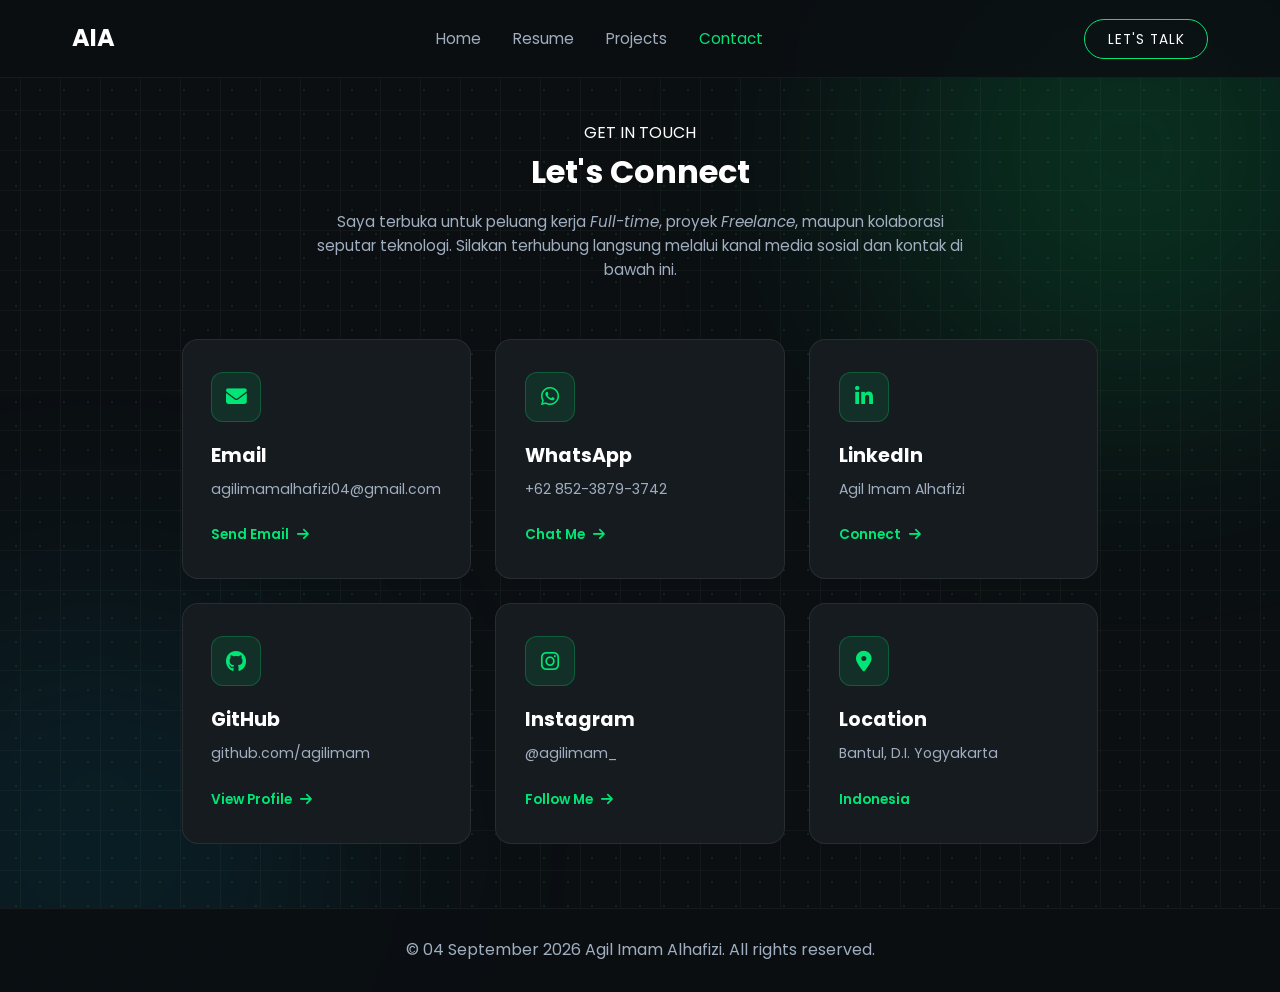
==== contact.html @ 6a526f75 "Initial commit portofolio" ====
<!DOCTYPE html>
<html lang="id">

<head>
    <meta charset="UTF-8">
    <meta name="viewport" content="width=device-width, initial-scale=1.0">
    <title>Contact - Agil Imam Alhafizi</title>
    <link rel="stylesheet" href="https://cdnjs.cloudflare.com/ajax/libs/font-awesome/6.4.0/css/all.min.css">
    <link href="https://fonts.googleapis.com/css2?family=Poppins:wght@300;400;600;700;800&display=swap"
        rel="stylesheet">
    <link rel="stylesheet" href="assets/css/global.css">
    <link rel="stylesheet" href="assets/css/contact.css">
</head>

<body>

    <!-- Header / Navigasi -->
    <header>
        <nav>
            <div class="logo">AIA</div>
            <ul class="nav-links">
                <li><a href="index.html">Home</a></li>
                <li><a href="resume.html">Resume</a></li>
                <li><a href="project.html">Projects</a></li>
                <li><a href="contact.html" class="active">Contact</a></li>
            </ul>
            <div class="nav-btn">
                <a href="contact.html" class="btn-talk">Let's Talk</a>
            </div>
        </nav>
    </header>

    <main class="contact-container">

        <div class="contact-header">
            <p class="section-label">GET IN TOUCH</p>
            <h1 class="section-title">Let's Connect</h1>
            <p class="contact-subtitle">
                Saya terbuka untuk peluang kerja <em>Full-time</em>, proyek <em>Freelance</em>, maupun kolaborasi
                seputar teknologi.
                Silakan terhubung langsung melalui kanal media sosial dan kontak di bawah ini.
            </p>
        </div>


        <div class="contact-grid">

  
            <a href="mailto:agilimamalhafizi04@gmail.com" class="contact-card">
                <div class="card-icon"><i class="fas fa-envelope"></i></div>
                <h3>Email</h3>
                <p>agilimamalhafizi04@gmail.com</p>
                <span class="card-action">Send Email <i class="fas fa-arrow-right"></i></span>
            </a>

            <a href="https://wa.me/6285238793742" target="_blank" class="contact-card">
                <div class="card-icon"><i class="fab fa-whatsapp"></i></div>
                <h3>WhatsApp</h3>
                <p>+62 852-3879-3742</p>
                <span class="card-action">Chat Me <i class="fas fa-arrow-right"></i></span>
            </a>


            <a href="https://linkedin.com/in/agil-imam-alhafizi" target="_blank" class="contact-card">
                <div class="card-icon"><i class="fab fa-linkedin-in"></i></div>
                <h3>LinkedIn</h3>
                <p>Agil Imam Alhafizi</p>
                <span class="card-action">Connect <i class="fas fa-arrow-right"></i></span>
            </a>

  
            <a href="https://github.com/agilimam" target="_blank" class="contact-card">
                <div class="card-icon"><i class="fab fa-github"></i></div>
                <h3>GitHub</h3>
                <p>github.com/agilimam</p>
                <span class="card-action">View Profile <i class="fas fa-arrow-right"></i></span>
            </a>

          
            <a href="https://instagram.com/agilimam_" target="_blank" class="contact-card">
                <div class="card-icon"><i class="fab fa-instagram"></i></div>
                <h3>Instagram</h3>
                <p>@agilimam_</p>
                <span class="card-action">Follow Me <i class="fas fa-arrow-right"></i></span>
            </a>

 
            <div class="contact-card info-only">
                <div class="card-icon"><i class="fas fa-map-marker-alt"></i></div>
                <h3>Location</h3>
                <p>Bantul, D.I. Yogyakarta</p>
                <span class="card-action">Indonesia</span>
            </div>

        </div>

    </main>

    <!-- Footer -->
    <footer>
        <p>&copy; 04 September 2026 Agil Imam Alhafizi. All rights reserved.</p>
    </footer>

</body>

</html>
---- assets/css/global.css ----
* {
    margin: 0;
    padding: 0;
    box-sizing: border-box;
}

:root {
    --bg-dark: #0b0f12;
    --bg-card: #161b20;
    --accent-green: #00e676;
    --accent-green-dark: #00b050;
    --text-white: #ffffff;
    --text-gray: #a0aec0;
}

html {
    scroll-behavior: smooth;
    height: 100%;
}

/* Base Body Flexbox Fix */
body {
    background-color: var(--bg-dark);
    color: var(--text-white);
    font-family: 'Poppins', sans-serif;
    line-height: 1.6;
    position: relative;
    overflow-x: hidden;
    min-height: 100vh;
    display: flex;
    flex-direction: column;

    /* Background Grid Pattern */
    background-image:
        linear-gradient(to right, rgba(255, 255, 255, 0.03) 1px, transparent 1px),
        linear-gradient(to bottom, rgba(255, 255, 255, 0.03) 1px, transparent 1px),
        radial-gradient(rgba(0, 230, 118, 0.12) 1px, transparent 1px);
    background-size: 40px 40px, 40px 40px, 24px 24px;
    background-position: center center;
}

/* Glow Background Ambient (Disimpan agar tidak merusak Flex Layout) */
body::before,
body::after {
    content: '';
    position: fixed;
    width: 500px;
    height: 500px;
    border-radius: 50%;
    filter: blur(120px);
    pointer-events: none;
    z-index: 0;
}

body::before {
    top: -100px;
    right: -100px;
    background: rgba(0, 230, 118, 0.15);
}

body::after {
    top: 600px;
    left: -150px;
    background: rgba(0, 180, 216, 0.10);
}

/* Mendorong Konten Utama Mengisi Ruang */
main {
    flex: 1 0 auto;
    position: relative;
    z-index: 1;
}

/* Header / Navbar */
header {
    width: 100%;
    position: fixed;
    top: 0;
    left: 0;
    z-index: 1000;
    background: rgba(11, 15, 18, 0.85);
    backdrop-filter: blur(10px);
    border-bottom: 1px solid rgba(255, 255, 255, 0.05);
}

nav {
    max-width: 1200px;
    margin: 0 auto;
    padding: 1.2rem 2rem;
    display: flex;
    justify-content: space-between;
    align-items: center;
}

.logo {
    font-size: 1.5rem;
    font-weight: 700;
    color: var(--text-white);
}

.nav-links {
    display: flex;
    gap: 2rem;
    list-style: none;
}

.nav-links a {
    text-decoration: none;
    color: var(--text-gray);
    font-size: 0.95rem;
    transition: 0.3s;
}

.nav-links a.active,
.nav-links a:hover {
    color: var(--accent-green);
}

.nav-btn .btn-talk {
    padding: 0.6rem 1.4rem;
    border: 1px solid var(--accent-green);
    border-radius: 30px;
    color: var(--text-white);
    text-decoration: none;
    font-size: 0.85rem;
    text-transform: uppercase;
    letter-spacing: 1px;
    transition: 0.3s;
}

.nav-btn .btn-talk:hover {
    background: var(--accent-green);
    color: var(--bg-dark);
}

/* Footer Dikunci di Paling Bawah */
footer {
    flex-shrink: 0;
    text-align: center;
    padding: 1.8rem 2rem;
    background: rgba(11, 15, 18, 0.95);
    color: var(--text-gray);
    border-top: 1px solid rgba(255, 255, 255, 0.05);
    width: 100%;
    position: relative;
    z-index: 10;
}

@media (max-width: 768px) {
    nav {
        flex-wrap: wrap;
        justify-content: center;
        gap: 0.8rem;
        padding: 1rem;
    }

    .nav-links {
        gap: 1rem;
        font-size: 0.85rem;
    }
}
---- assets/css/contact.css ----
/* Container Utama Contact Page */
.contact-container {
    max-width: 1100px;
    margin: 0 auto;
    padding: 120px 2rem 4rem;
}

.contact-header {
    text-align: center;
    margin-bottom: 3.5rem;
}

.contact-subtitle {
    color: var(--text-gray, #a0aec0);
    font-size: 0.95rem;
    max-width: 650px;
    margin: 0.8rem auto 0;
    line-height: 1.6;
}

/* Grid Layout 3 Kolom */
.contact-grid {
    display: grid;
    grid-template-columns: repeat(3, 1fr);
    gap: 1.5rem;
}

/* Kartu Kontak Individual */
.contact-card {
    background: var(--bg-card, #1a2026);
    border: 1px solid rgba(255, 255, 255, 0.08);
    border-radius: 16px;
    padding: 2rem 1.8rem;
    text-align: left;
    text-decoration: none;
    display: flex;
    flex-direction: column;
    justify-content: space-between;
    transition: transform 0.3s ease, border-color 0.3s ease, box-shadow 0.3s ease;
}

.contact-card:hover {
    transform: translateY(-5px);
    border-color: var(--accent-green, #00e676);
    box-shadow: 0 10px 25px rgba(0, 230, 118, 0.12);
}

.contact-card .card-icon {
    width: 50px;
    height: 50px;
    background: rgba(0, 230, 118, 0.1);
    border: 1px solid rgba(0, 230, 118, 0.25);
    border-radius: 12px;
    display: flex;
    align-items: center;
    justify-content: center;
    color: var(--accent-green, #00e676);
    font-size: 1.3rem;
    margin-bottom: 1.2rem;
}

.contact-card h3 {
    font-size: 1.2rem;
    font-weight: 700;
    color: var(--text-white, #ffffff);
    margin-bottom: 0.4rem;
}

.contact-card p {
    font-size: 0.88rem;
    color: var(--text-gray, #a0aec0);
    margin-bottom: 1.5rem;
    word-break: break-all;
}

/* Link Aksi di Bawah Kartu */
.card-action {
    font-size: 0.85rem;
    font-weight: 600;
    color: var(--accent-green, #00e676);
    display: inline-flex;
    align-items: center;
    gap: 0.5rem;
    transition: gap 0.3s ease;
}

.contact-card:hover .card-action {
    gap: 0.8rem;
}

/* Responsif Tablet & Mobile Android */
@media (max-width: 992px) {
    .contact-grid {
        grid-template-columns: repeat(2, 1fr);
    }
}

@media (max-width: 600px) {
    .contact-container {
        padding: 100px 1.2rem 3rem;
    }

    .contact-grid {
        grid-template-columns: 1fr;
    }
}
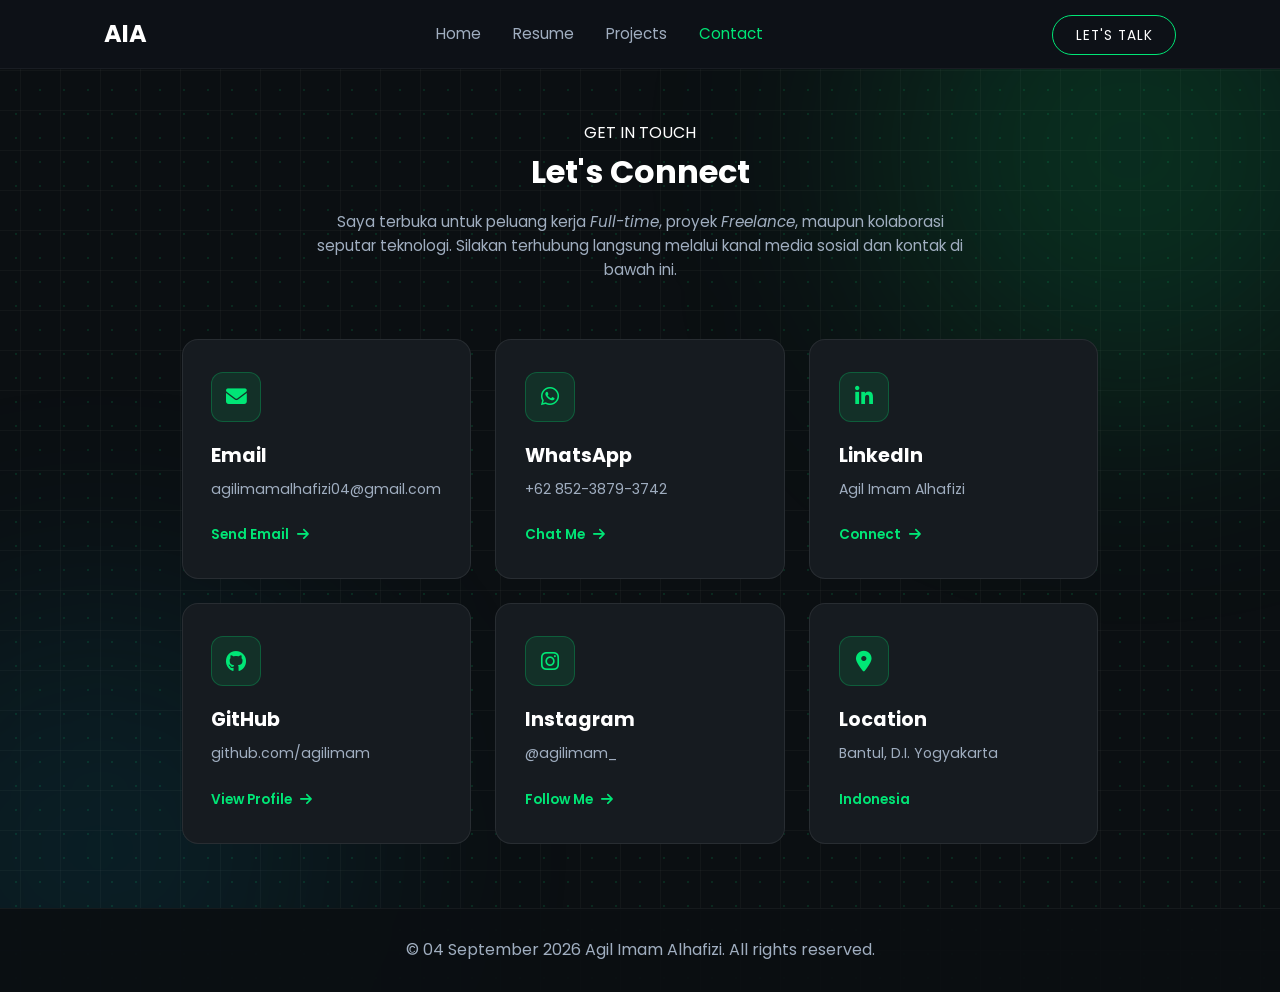
==== commit 5e700da4: "FIx bug navbar" ====
--- a/contact.html
+++ b/contact.html
@@ -15,8 +15,8 @@
 <body>
 
     <!-- Header / Navigasi -->
-    <header>
-        <nav>
+    <header class="navbar-header">
+        <nav class="navbar-container">
             <div class="logo">AIA</div>
             <ul class="nav-links">
                 <li><a href="index.html">Home</a></li>
@@ -37,15 +37,12 @@
             <h1 class="section-title">Let's Connect</h1>
             <p class="contact-subtitle">
                 Saya terbuka untuk peluang kerja <em>Full-time</em>, proyek <em>Freelance</em>, maupun kolaborasi
-                seputar teknologi.
-                Silakan terhubung langsung melalui kanal media sosial dan kontak di bawah ini.
+                seputar teknologi. Silakan terhubung langsung melalui kanal media sosial dan kontak di bawah ini.
             </p>
         </div>
 
-
         <div class="contact-grid">
 
-  
             <a href="mailto:agilimamalhafizi04@gmail.com" class="contact-card">
                 <div class="card-icon"><i class="fas fa-envelope"></i></div>
                 <h3>Email</h3>
@@ -60,7 +57,6 @@
                 <span class="card-action">Chat Me <i class="fas fa-arrow-right"></i></span>
             </a>
 
-
             <a href="https://linkedin.com/in/agil-imam-alhafizi" target="_blank" class="contact-card">
                 <div class="card-icon"><i class="fab fa-linkedin-in"></i></div>
                 <h3>LinkedIn</h3>
@@ -68,7 +64,6 @@
                 <span class="card-action">Connect <i class="fas fa-arrow-right"></i></span>
             </a>
 
-  
             <a href="https://github.com/agilimam" target="_blank" class="contact-card">
                 <div class="card-icon"><i class="fab fa-github"></i></div>
                 <h3>GitHub</h3>
@@ -76,7 +71,6 @@
                 <span class="card-action">View Profile <i class="fas fa-arrow-right"></i></span>
             </a>
 
-          
             <a href="https://instagram.com/agilimam_" target="_blank" class="contact-card">
                 <div class="card-icon"><i class="fab fa-instagram"></i></div>
                 <h3>Instagram</h3>
@@ -84,7 +78,6 @@
                 <span class="card-action">Follow Me <i class="fas fa-arrow-right"></i></span>
             </a>
 
- 
             <div class="contact-card info-only">
                 <div class="card-icon"><i class="fas fa-map-marker-alt"></i></div>
                 <h3>Location</h3>
--- a/assets/css/global.css
+++ b/assets/css/global.css
@@ -18,7 +18,7 @@
     height: 100%;
 }
 
-/* Base Body Flexbox Fix */
+
 body {
     background-color: var(--bg-dark);
     color: var(--text-white);
@@ -30,7 +30,7 @@
     display: flex;
     flex-direction: column;
 
-    /* Background Grid Pattern */
+
     background-image:
         linear-gradient(to right, rgba(255, 255, 255, 0.03) 1px, transparent 1px),
         linear-gradient(to bottom, rgba(255, 255, 255, 0.03) 1px, transparent 1px),
@@ -39,7 +39,7 @@
     background-position: center center;
 }
 
-/* Glow Background Ambient (Disimpan agar tidak merusak Flex Layout) */
+
 body::before,
 body::after {
     content: '';
@@ -64,14 +64,14 @@
     background: rgba(0, 180, 216, 0.10);
 }
 
-/* Mendorong Konten Utama Mengisi Ruang */
+
 main {
     flex: 1 0 auto;
     position: relative;
     z-index: 1;
 }
 
-/* Header / Navbar */
+
 header {
     width: 100%;
     position: fixed;
@@ -158,4 +158,65 @@
         gap: 1rem;
         font-size: 0.85rem;
     }
+}
+
+/* Style dasar Navbar */
+.navbar-header {
+    position: fixed;
+    top: 0;
+    left: 0;
+    width: 100%;
+    z-index: 1000;
+    background-color: #0d1117;
+    /* Sesuaikan warna latar header */
+}
+
+.navbar-container {
+    display: flex;
+    align-items: center;
+    justify-content: space-between;
+    padding: 15px 5%;
+}
+
+/* Penanganan Margin Konten Utama agar tidak tertutup header */
+.contact-container {
+    padding-top: 100px;
+    /* Jarak aman di bawah navbar fixed */
+}
+
+/* Responsif untuk Layar HP (Mobile) */
+@media screen and (max-width: 768px) {
+    .navbar-container {
+        flex-wrap: wrap;
+        gap: 10px;
+        padding: 12px 20px;
+    }
+
+    .nav-links {
+        order: 3;
+        width: 100%;
+        display: flex;
+        justify-content: center;
+        gap: 15px;
+        padding-top: 8px;
+        font-size: 14px;
+    }
+
+    .nav-btn {
+        order: 2;
+    }
+
+    .btn-talk {
+        padding: 6px 14px;
+        font-size: 12px;
+    }
+
+    .contact-container {
+        padding-top: 130px;
+        /* Ditambah offset karena tinggi header bertambah saat layar kecil */
+    }
+
+    .section-title {
+        font-size: 28px;
+    }
 }
--- a/assets/css/contact.css
+++ b/assets/css/contact.css
@@ -1,4 +1,3 @@
-/* Container Utama Contact Page */
 .contact-container {
     max-width: 1100px;
     margin: 0 auto;
@@ -18,14 +17,14 @@
     line-height: 1.6;
 }
 
-/* Grid Layout 3 Kolom */
+
 .contact-grid {
     display: grid;
     grid-template-columns: repeat(3, 1fr);
     gap: 1.5rem;
 }
 
-/* Kartu Kontak Individual */
+
 .contact-card {
     background: var(--bg-card, #1a2026);
     border: 1px solid rgba(255, 255, 255, 0.08);
@@ -73,7 +72,7 @@
     word-break: break-all;
 }
 
-/* Link Aksi di Bawah Kartu */
+
 .card-action {
     font-size: 0.85rem;
     font-weight: 600;
@@ -88,7 +87,7 @@
     gap: 0.8rem;
 }
 
-/* Responsif Tablet & Mobile Android */
+
 @media (max-width: 992px) {
     .contact-grid {
         grid-template-columns: repeat(2, 1fr);
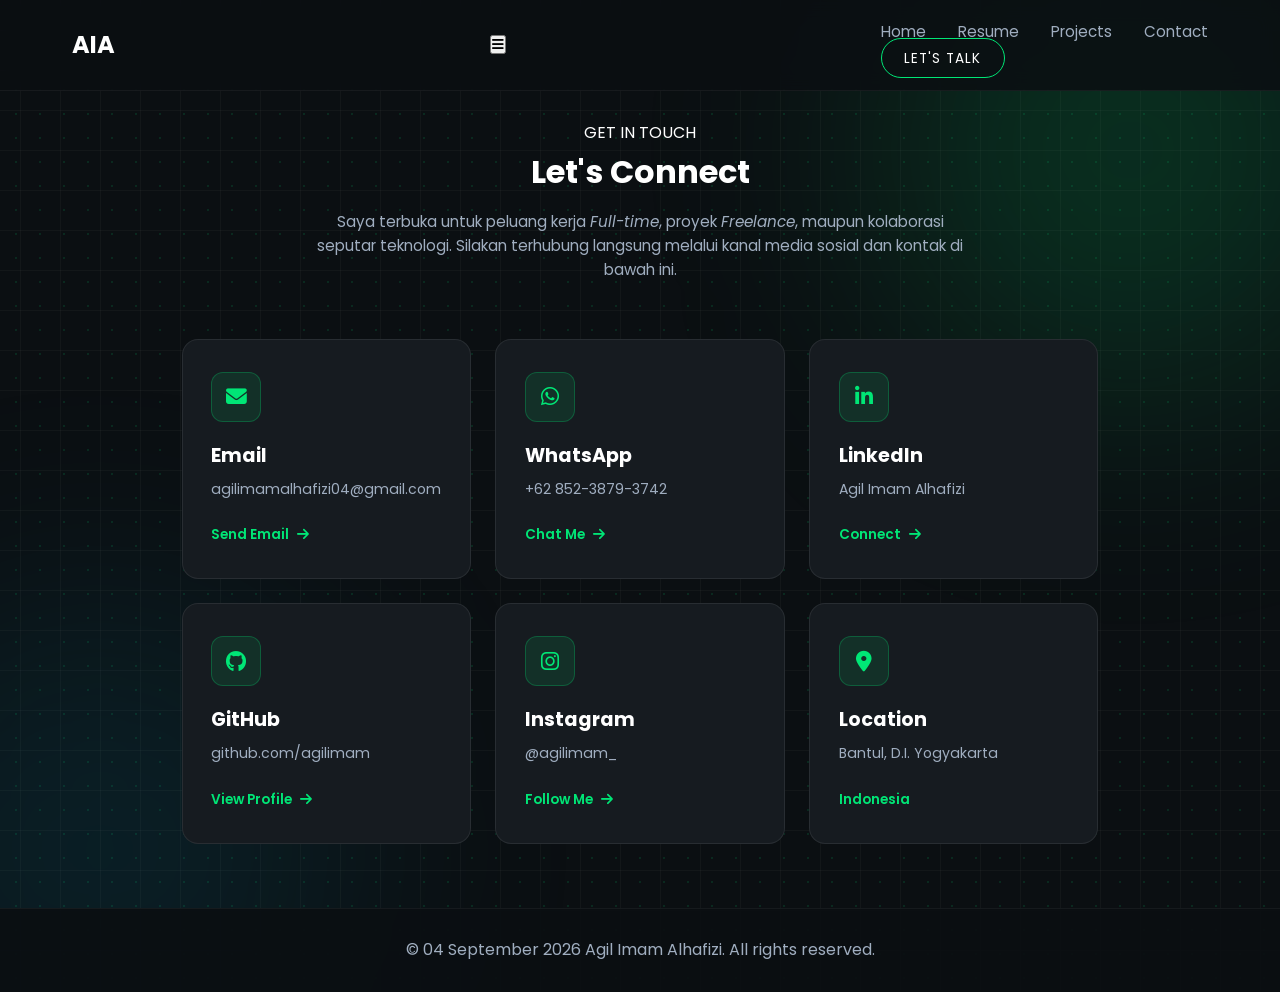
==== commit 3a99770b: "Bug nav" ====
--- a/contact.html
+++ b/contact.html
@@ -16,16 +16,23 @@
 
     <!-- Header / Navigasi -->
     <header class="navbar-header">
-        <nav class="navbar-container">
+        <nav>
             <div class="logo">AIA</div>
-            <ul class="nav-links">
-                <li><a href="index.html">Home</a></li>
-                <li><a href="resume.html">Resume</a></li>
-                <li><a href="project.html">Projects</a></li>
-                <li><a href="contact.html" class="active">Contact</a></li>
-            </ul>
-            <div class="nav-btn">
-                <a href="contact.html" class="btn-talk">Let's Talk</a>
+
+            <button class="nav-toggle" aria-label="Toggle menu">
+                <i class="fas fa-bars"></i>
+            </button>
+
+            <div class="nav-menu">
+                <ul class="nav-links">
+                    <li><a href="index.html">Home</a></li>
+                    <li><a href="resume.html">Resume</a></li>
+                    <li><a href="project.html">Projects</a></li>
+                    <li><a href="contact.html">Contact</a></li>
+                </ul>
+                <div class="nav-btn">
+                    <a href="contact.html" class="btn-talk">Let's Talk</a>
+                </div>
             </div>
         </nav>
     </header>
@@ -94,6 +101,7 @@
         <p>&copy; 04 September 2026 Agil Imam Alhafizi. All rights reserved.</p>
     </footer>
 
+    <script src="assets/js/nav.js"></script>
 </body>
 
 </html>
--- a/assets/css/global.css
+++ b/assets/css/global.css
@@ -18,7 +18,6 @@
     height: 100%;
 }
 
-
 body {
     background-color: var(--bg-dark);
     color: var(--text-white);
@@ -30,7 +29,6 @@
     display: flex;
     flex-direction: column;
 
-
     background-image:
         linear-gradient(to right, rgba(255, 255, 255, 0.03) 1px, transparent 1px),
         linear-gradient(to bottom, rgba(255, 255, 255, 0.03) 1px, transparent 1px),
@@ -38,7 +36,6 @@
     background-size: 40px 40px, 40px 40px, 24px 24px;
     background-position: center center;
 }
-
 
 body::before,
 body::after {
@@ -64,13 +61,14 @@
     background: rgba(0, 180, 216, 0.10);
 }
 
-
-main {
+main,
+.hero {
     flex: 1 0 auto;
     position: relative;
     z-index: 1;
+    padding-top: 90px;
+    /* jarak dari navbar fixed (desktop) */
 }
-
 
 header {
     width: 100%;
@@ -90,6 +88,8 @@
     display: flex;
     justify-content: space-between;
     align-items: center;
+    flex-wrap: nowrap;
+    /* default desktop: tidak wrap */
 }
 
 .logo {
@@ -146,77 +146,42 @@
     z-index: 10;
 }
 
+/* ================= MOBILE ================= */
 @media (max-width: 768px) {
+
     nav {
-        flex-wrap: wrap;
-        justify-content: center;
-        gap: 0.8rem;
+        display: grid;
+        grid-template-areas:
+            "logo btn"
+            "links links";
+        grid-template-columns: 1fr auto;
+        row-gap: 0.8rem;
+        column-gap: 0.8rem;
+        align-items: center;
         padding: 1rem;
     }
 
+    .logo {
+        grid-area: logo;
+    }
+
+    .nav-btn {
+        grid-area: btn;
+        justify-self: end;
+    }
+
     .nav-links {
+        grid-area: links;
+        justify-content: center;
+        flex-wrap: wrap;
+        width: 100%;
         gap: 1rem;
         font-size: 0.85rem;
     }
-}
 
-/* Style dasar Navbar */
-.navbar-header {
-    position: fixed;
-    top: 0;
-    left: 0;
-    width: 100%;
-    z-index: 1000;
-    background-color: #0d1117;
-    /* Sesuaikan warna latar header */
-}
-
-.navbar-container {
-    display: flex;
-    align-items: center;
-    justify-content: space-between;
-    padding: 15px 5%;
-}
-
-/* Penanganan Margin Konten Utama agar tidak tertutup header */
-.contact-container {
-    padding-top: 100px;
-    /* Jarak aman di bawah navbar fixed */
-}
-
-/* Responsif untuk Layar HP (Mobile) */
-@media screen and (max-width: 768px) {
-    .navbar-container {
-        flex-wrap: wrap;
-        gap: 10px;
-        padding: 12px 20px;
-    }
-
-    .nav-links {
-        order: 3;
-        width: 100%;
-        display: flex;
-        justify-content: center;
-        gap: 15px;
-        padding-top: 8px;
-        font-size: 14px;
-    }
-
-    .nav-btn {
-        order: 2;
-    }
-
-    .btn-talk {
-        padding: 6px 14px;
-        font-size: 12px;
-    }
-
-    .contact-container {
+    /* Navbar mobile jadi 2 baris -> lebih tinggi, jadi padding konten diperbesar */
+    main,
+    .hero {
         padding-top: 130px;
-        /* Ditambah offset karena tinggi header bertambah saat layar kecil */
-    }
-
-    .section-title {
-        font-size: 28px;
     }
 }
--- a/assets/css/contact.css
+++ b/assets/css/contact.css
@@ -94,12 +94,9 @@
     }
 }
 
-@media (max-width: 600px) {
+
+@media (max-width: 768px) {
     .contact-container {
-        padding: 100px 1.2rem 3rem;
-    }
-
-    .contact-grid {
-        grid-template-columns: 1fr;
+        padding: 150px 1.2rem 3rem;
     }
 }
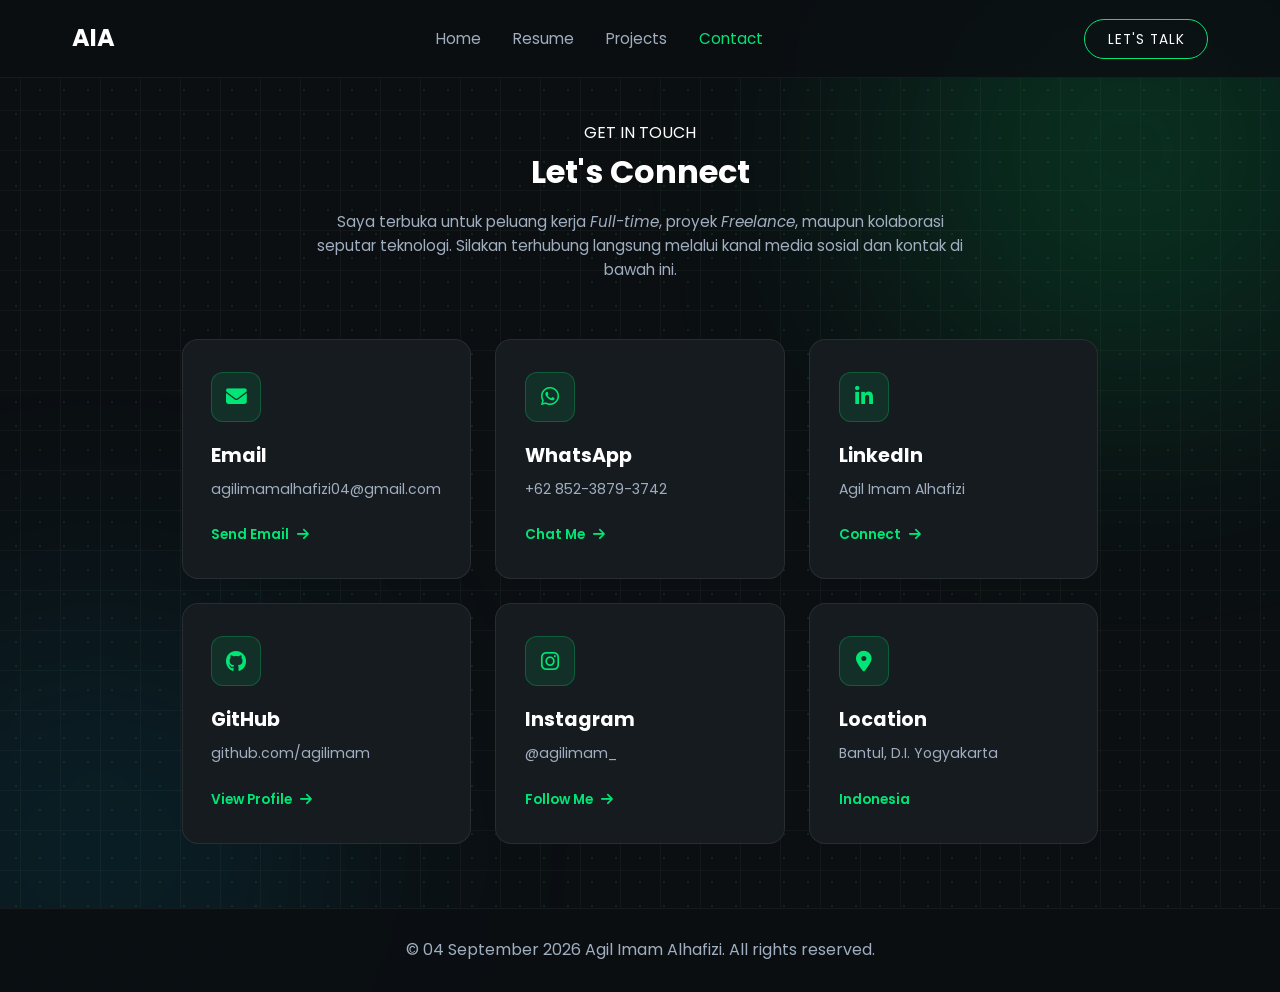
==== commit 6dc91d8a: "fix" ====
--- a/contact.html
+++ b/contact.html
@@ -16,23 +16,16 @@
 
     <!-- Header / Navigasi -->
     <header class="navbar-header">
-        <nav>
+        <nav class="navbar-container">
             <div class="logo">AIA</div>
-
-            <button class="nav-toggle" aria-label="Toggle menu">
-                <i class="fas fa-bars"></i>
-            </button>
-
-            <div class="nav-menu">
-                <ul class="nav-links">
-                    <li><a href="index.html">Home</a></li>
-                    <li><a href="resume.html">Resume</a></li>
-                    <li><a href="project.html">Projects</a></li>
-                    <li><a href="contact.html">Contact</a></li>
-                </ul>
-                <div class="nav-btn">
-                    <a href="contact.html" class="btn-talk">Let's Talk</a>
-                </div>
+            <ul class="nav-links">
+                <li><a href="index.html">Home</a></li>
+                <li><a href="resume.html">Resume</a></li>
+                <li><a href="project.html">Projects</a></li>
+                <li><a href="contact.html" class="active">Contact</a></li>
+            </ul>
+            <div class="nav-btn">
+                <a href="contact.html" class="btn-talk">Let's Talk</a>
             </div>
         </nav>
     </header>
@@ -101,7 +94,6 @@
         <p>&copy; 04 September 2026 Agil Imam Alhafizi. All rights reserved.</p>
     </footer>
 
-    <script src="assets/js/nav.js"></script>
 </body>
 
 </html>
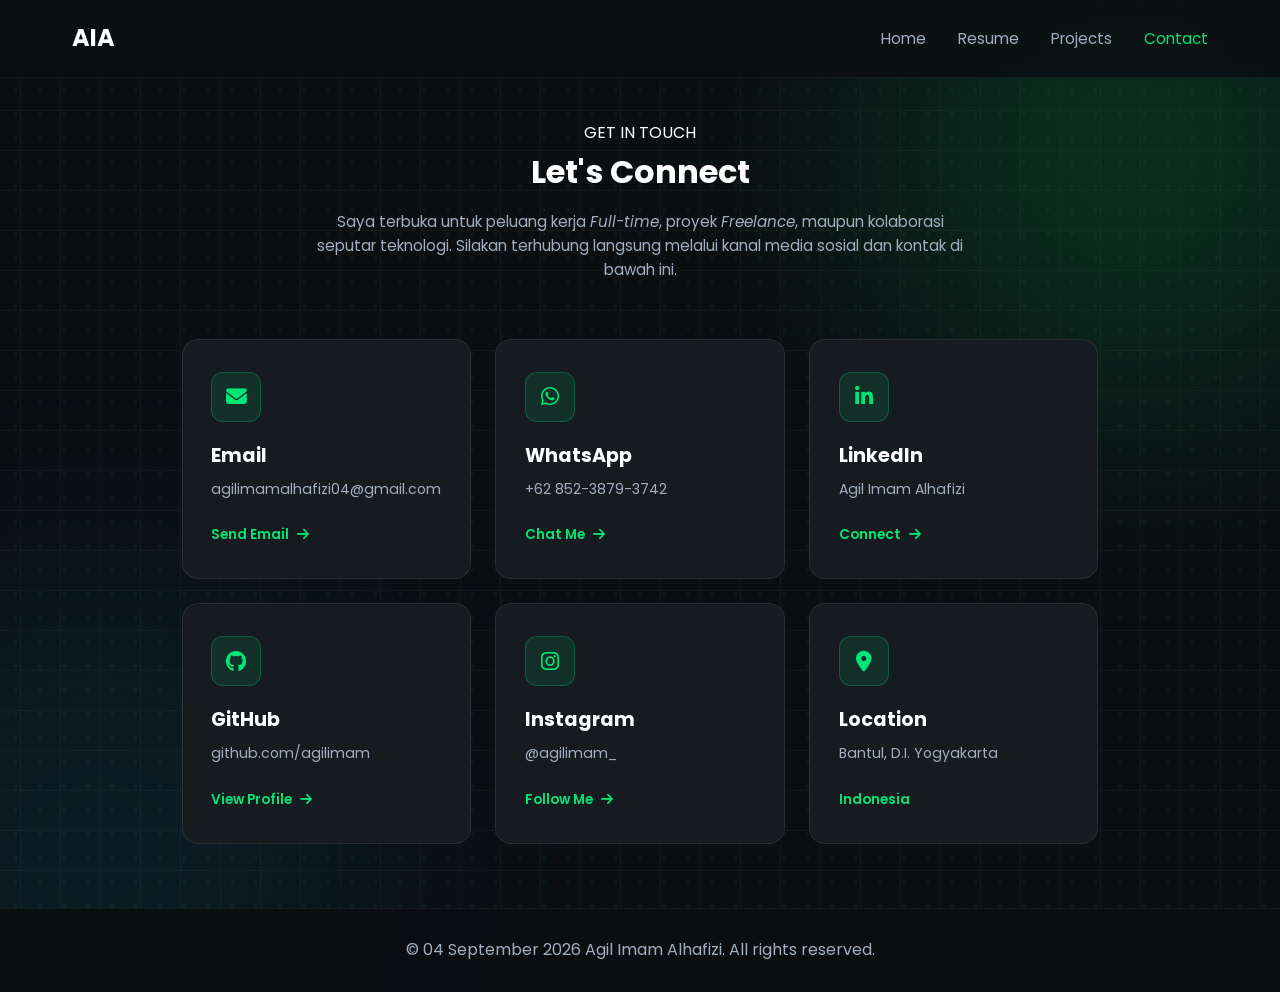
==== commit d454c852: "bug" ====
--- a/contact.html
+++ b/contact.html
@@ -24,9 +24,6 @@
                 <li><a href="project.html">Projects</a></li>
                 <li><a href="contact.html" class="active">Contact</a></li>
             </ul>
-            <div class="nav-btn">
-                <a href="contact.html" class="btn-talk">Let's Talk</a>
-            </div>
         </nav>
     </header>
 
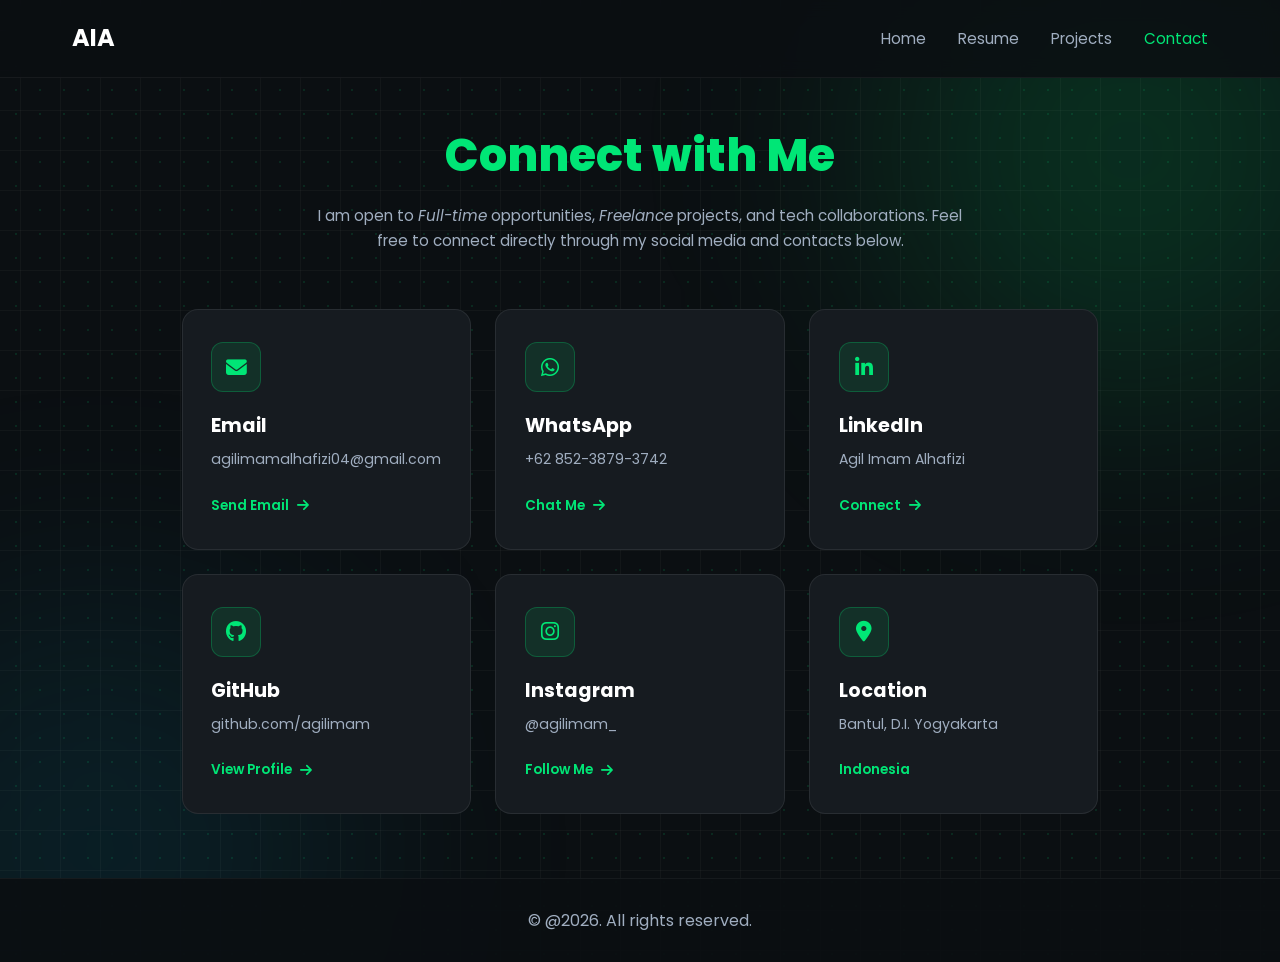
==== commit 1e67459e: "final" ====
--- a/contact.html
+++ b/contact.html
@@ -30,11 +30,10 @@
     <main class="contact-container">
 
         <div class="contact-header">
-            <p class="section-label">GET IN TOUCH</p>
-            <h1 class="section-title">Let's Connect</h1>
+            <h1 class="section-title">Connect with Me</h1>
             <p class="contact-subtitle">
-                Saya terbuka untuk peluang kerja <em>Full-time</em>, proyek <em>Freelance</em>, maupun kolaborasi
-                seputar teknologi. Silakan terhubung langsung melalui kanal media sosial dan kontak di bawah ini.
+                I am open to <em>Full-time</em> opportunities, <em>Freelance</em> projects, and tech collaborations.
+                Feel free to connect directly through my social media and contacts below.
             </p>
         </div>
 
@@ -54,7 +53,8 @@
                 <span class="card-action">Chat Me <i class="fas fa-arrow-right"></i></span>
             </a>
 
-            <a href="https://linkedin.com/in/agil-imam-alhafizi" target="_blank" class="contact-card">
+            <a href="https://www.linkedin.com/in/agil-imam-alhafizi-b57b30353?utm_source=share_via&utm_content=profile&utm_medium=member_android"
+                target="_blank" class="contact-card">
                 <div class="card-icon"><i class="fab fa-linkedin-in"></i></div>
                 <h3>LinkedIn</h3>
                 <p>Agil Imam Alhafizi</p>
@@ -88,7 +88,7 @@
 
     <!-- Footer -->
     <footer>
-        <p>&copy; 04 September 2026 Agil Imam Alhafizi. All rights reserved.</p>
+        <p>&copy; @2026. All rights reserved.</p>
     </footer>
 
 </body>
--- a/assets/css/global.css
+++ b/assets/css/global.css
@@ -133,7 +133,7 @@
     color: var(--bg-dark);
 }
 
-/* Footer Dikunci di Paling Bawah */
+
 footer {
     flex-shrink: 0;
     text-align: center;
@@ -146,42 +146,91 @@
     z-index: 10;
 }
 
-/* ================= MOBILE ================= */
-@media (max-width: 768px) {
-
-    nav {
-        display: grid;
-        grid-template-areas:
-            "logo btn"
-            "links links";
-        grid-template-columns: 1fr auto;
-        row-gap: 0.8rem;
-        column-gap: 0.8rem;
-        align-items: center;
-        padding: 1rem;
-    }
+@media screen and (max-width: 768px) {
+
+   
+    nav,
+    .navbar-container {
+        display: flex !important;
+        flex-direction: row !important;
+        align-items: center !important;
+        justify-content: space-between !important;
+        flex-wrap: nowrap !important;
+        padding: 12px 15px !important;
+    }
+
 
     .logo {
-        grid-area: logo;
-    }
-
-    .nav-btn {
-        grid-area: btn;
-        justify-self: end;
-    }
+        font-size: 1.1rem !important;
+        white-space: nowrap !important;
+        margin: 0 !important;
+    }
+
 
     .nav-links {
-        grid-area: links;
-        justify-content: center;
-        flex-wrap: wrap;
-        width: 100%;
-        gap: 1rem;
-        font-size: 0.85rem;
-    }
-
-    /* Navbar mobile jadi 2 baris -> lebih tinggi, jadi padding konten diperbesar */
-    main,
-    .hero {
-        padding-top: 130px;
-    }
+        display: flex !important;
+        flex-direction: row !important;
+        align-items: center !important;
+        gap: 10px !important;
+        margin: 0 !important;
+        padding: 0 !important;
+        list-style: none !important;
+    }
+
+    .nav-links li a {
+        font-size: 0.8rem !important;
+        white-space: nowrap !important;
+    }
+
+    .nav-btn,
+    .btn-talk {
+        display: none !important;
+    }
+
+    .contact-container,
+    main {
+        padding-top: 80px !important;
+    }
+}
+
+
+.contact-header,
+.projects-header,
+.resume-header {
+    text-align: center !important;
+    max-width: 700px !important;
+    margin: 0 auto 3.5rem auto !important;
+}
+
+
+.section-label {
+    font-size: 0.85rem !important;
+    text-transform: uppercase !important;
+    letter-spacing: 2px !important;
+    color: var(--text-gray, #a0aec0) !important;
+    margin-bottom: 0.5rem !important;
+    text-align: center !important;
+}
+
+
+.section-title,
+.projects-header .section-title,
+.contact-header .section-title,
+.resume-header .section-title {
+    font-size: 2.8rem !important;
+    font-weight: 800 !important;
+    color: var(--accent-green, #00e676) !important;
+
+    margin-bottom: 0.8rem !important;
+    text-align: center !important;
+}
+
+.contact-subtitle,
+.projects-subtitle,
+.resume-subtitle {
+    color: var(--text-gray, #a0aec0) !important;
+    font-size: 0.95rem !important;
+    line-height: 1.6 !important;
+    margin: 0 auto !important;
+    text-align: center !important;
 }
